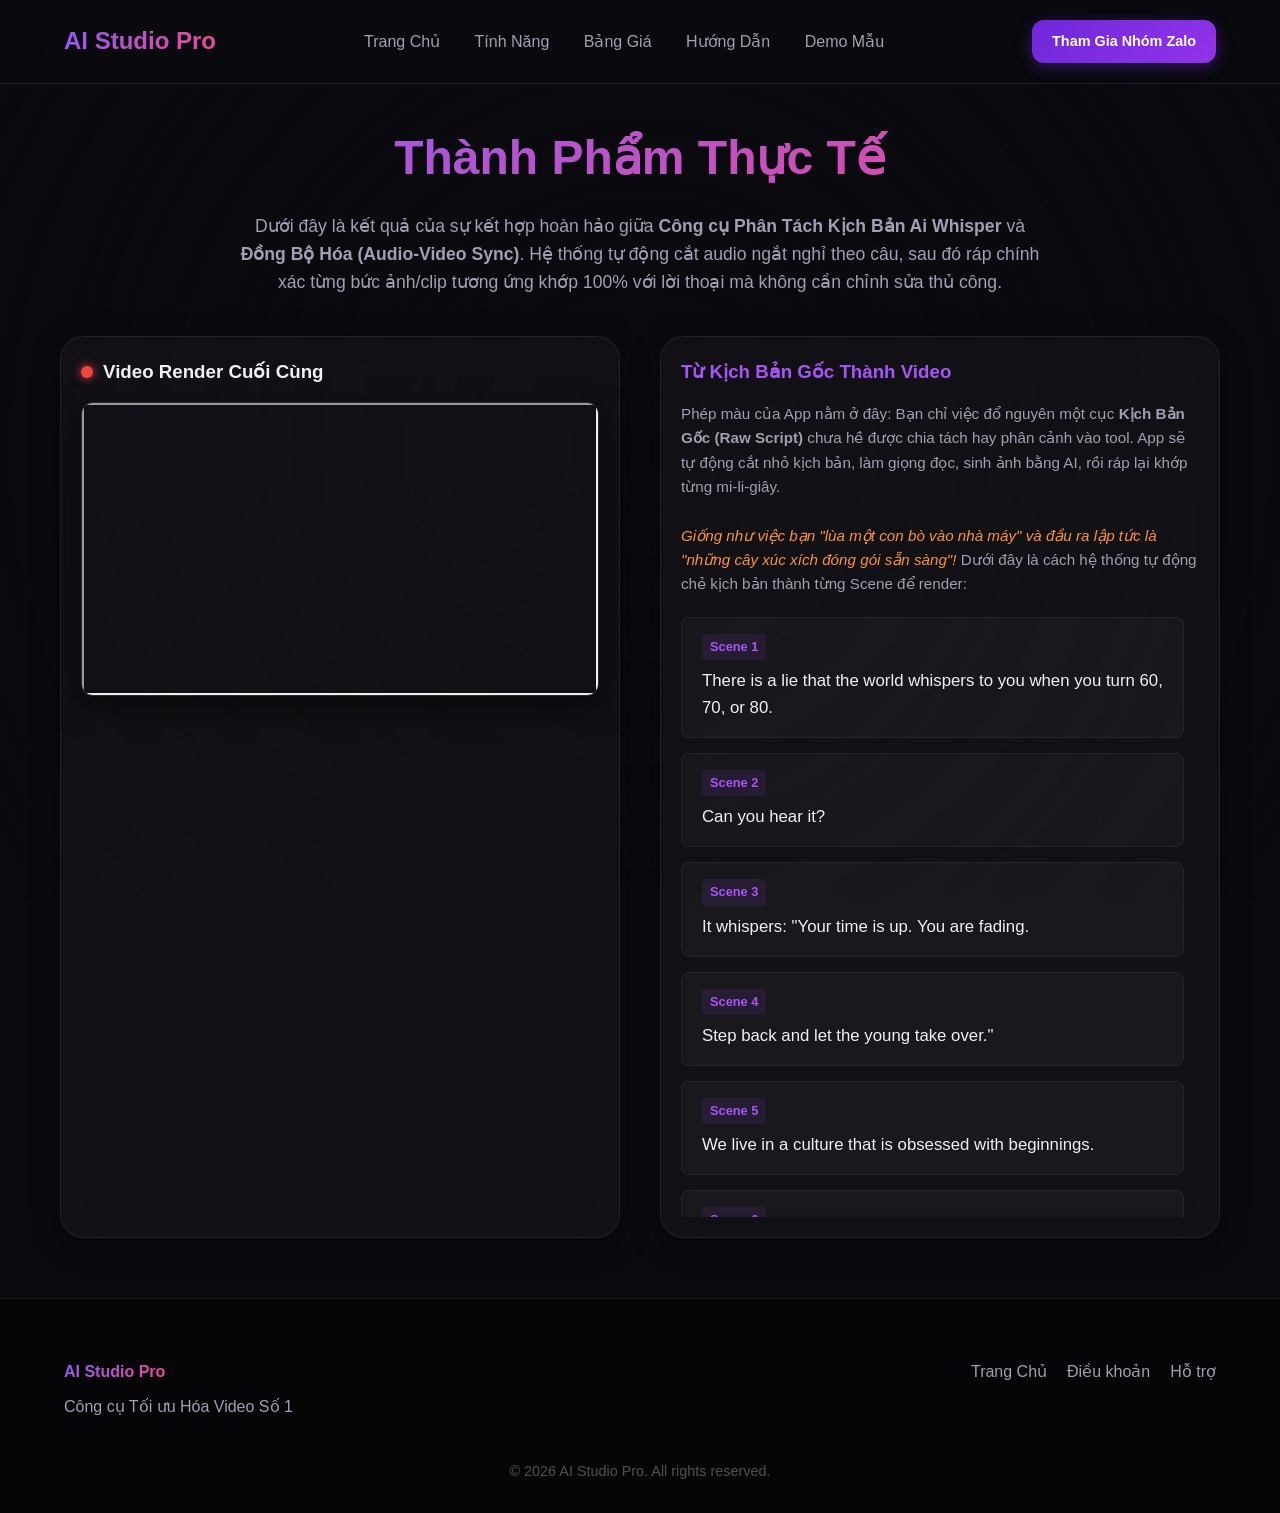
==== demo.html @ aa7ccf1c "Update Demo explanation with cow analogy" ====
<!DOCTYPE html>
<html lang="vi">

<head>
    <meta charset="UTF-8">
    <meta name="viewport" content="width=device-width, initial-scale=1.0">
    <title>AI Studio Pro - Demo Kết Quả</title>
    <link
        href="https://fonts.googleapis.com/css2?family=Space+Grotesk:wght@300;400;500;600;700&family=Outfit:wght@300;400;500;600;700;800&display=swap"
        rel="stylesheet">
    <link rel="stylesheet" href="styles.css">
    <style>
        .demo-container {
            max-width: 1200px;
            margin: 0 auto;
            padding: 120px 20px 60px;
        }

        .demo-layout {
            display: grid;
            grid-template-columns: 1fr 1fr;
            gap: 40px;
            margin-top: 40px;
        }

        @media (max-width: 992px) {
            .demo-layout {
                grid-template-columns: 1fr;
            }
        }

        .video-wrapper {
            position: relative;
            padding-bottom: 56.25%;
            /* 16:9 Aspect Ratio */
            height: 0;
            overflow: hidden;
            border-radius: 12px;
            box-shadow: 0 10px 30px rgba(0, 0, 0, 0.5);
            border: 1px solid rgba(255, 255, 255, 0.1);
        }

        .video-wrapper iframe {
            position: absolute;
            top: 0;
            left: 0;
            width: 100%;
            height: 100%;
        }

        .script-container {
            max-height: 600px;
            overflow-y: auto;
            padding-right: 15px;
        }

        /* Custom Scrollbar for Script Area */
        .script-container::-webkit-scrollbar {
            width: 8px;
        }

        .script-container::-webkit-scrollbar-track {
            background: rgba(255, 255, 255, 0.05);
            border-radius: 4px;
        }

        .script-container::-webkit-scrollbar-thumb {
            background: rgba(255, 255, 255, 0.2);
            border-radius: 4px;
        }

        .script-scene {
            background: rgba(255, 255, 255, 0.03);
            border: 1px solid rgba(255, 255, 255, 0.05);
            border-radius: 8px;
            padding: 15px 20px;
            margin-bottom: 15px;
            transition: all 0.3s ease;
        }

        .script-scene:hover {
            background: rgba(255, 255, 255, 0.08);
            border-color: rgba(168, 85, 247, 0.5);
            /* Purple accent on hover */
            transform: translateX(5px);
        }

        .scene-number {
            font-size: 0.8rem;
            color: #a855f7;
            /* Purple */
            font-weight: 600;
            margin-bottom: 8px;
            display: inline-block;
            background: rgba(168, 85, 247, 0.1);
            padding: 3px 8px;
            border-radius: 4px;
        }

        .scene-text {
            color: var(--text-light);
            font-size: 1.05rem;
            line-height: 1.6;
        }
    </style>
</head>

<body>
    <div class="glow-bg"></div>

    <header class="navbar">
        <div class="logo">
            <a href="index.html" style="text-decoration: none;">
                <span class="gradient-text font-heading">AI Studio Pro</span>
            </a>
        </div>
        <nav>
            <a href="index.html">Trang Chủ</a>
            <a href="index.html#features">Tính Năng</a>
            <a href="index.html#pricing">Bảng Giá</a>
            <a href="guide.html">Hướng Dẫn</a>
            <a href="demo.html" class="active">Demo Mẫu</a>
        </nav>
        <a href="https://zalo.me/g/mtjofo625" target="_blank" class="btn-primary small">Tham Gia Nhóm Zalo</a>
    </header>

    <main class="demo-container">
        <div class="text-center">
            <h1 class="font-heading gradient-text" style="font-size: 3rem; margin-bottom: 15px;">Thành Phẩm Thực Tế</h1>
            <p class="font-body" style="color: var(--text-muted); font-size: 1.1rem; max-width: 800px; margin: 0 auto;">
                Dưới đây là kết quả của sự kết hợp hoàn hảo giữa <strong>Công cụ Phân Tách Kịch Bản Ai Whisper</strong>
                và <strong>Đồng Bộ Hóa (Audio-Video Sync)</strong>.
                Hệ thống tự động cắt audio ngắt nghỉ theo câu, sau đó ráp chính xác từng bức ảnh/clip tương ứng khớp
                100% với lời thoại mà không cần chỉnh sửa thủ công.
            </p>
        </div>

        <div class="demo-layout">
            <!-- Left Column: Video -->
            <div class="glass-panel" style="padding: 20px;">
                <h3 class="font-heading" style="margin-bottom: 15px; display: flex; align-items: center; gap: 10px;">
                    <span
                        style="display:inline-block; width:12px; height:12px; background:#ef4444; border-radius:50%; box-shadow: 0 0 10px #ef4444;"></span>
                    Video Render Cuối Cùng
                </h3>
                <div class="video-wrapper">
                    <!-- Google Drive Embed -->
                    <iframe src="https://drive.google.com/file/d/1UN0mAZ0kb5kwERKR3p1hX_oi4XOiTCop/preview"
                        allow="autoplay" allowfullscreen></iframe>
                </div>
            </div>

            <!-- Right Column: Script -->
            <div class="glass-panel" style="padding: 20px;">
                <h3 class="font-heading" style="margin-bottom: 15px; color: #a855f7;">Từ Kịch Bản Gốc Thành Video</h3>
                <p style="color: var(--text-muted); font-size: 0.95rem; margin-bottom: 20px; line-height: 1.6;">
                    Phép màu của App nằm ở đây: Bạn chỉ việc đổ nguyên một cục <strong>Kịch Bản Gốc (Raw
                        Script)</strong> chưa hề được chia tách hay phân cảnh vào tool. App sẽ tự động cắt nhỏ kịch bản,
                    làm giọng đọc, sinh ảnh bằng AI, rồi ráp lại khớp từng mi-li-giây.
                    <br><br>
                    <i style="color: #fb923c;">Giống như việc bạn "lùa một con bò vào nhà máy" và đầu ra lập tức là
                        "những cây xúc xích đóng gói sẵn sàng"!</i> Dưới đây là cách hệ thống tự động chẻ kịch bản thành
                    từng Scene để render:
                </p>

                <div class="script-container">
                    <div class="script-scene">
                        <span class="scene-number">Scene 1</span>
                        <div class="scene-text">There is a lie that the world whispers to you when you turn 60, 70, or
                            80.</div>
                    </div>

                    <div class="script-scene">
                        <span class="scene-number">Scene 2</span>
                        <div class="scene-text">Can you hear it?</div>
                    </div>

                    <div class="script-scene">
                        <span class="scene-number">Scene 3</span>
                        <div class="scene-text">It whispers: "Your time is up. You are fading.</div>
                    </div>

                    <div class="script-scene">
                        <span class="scene-number">Scene 4</span>
                        <div class="scene-text">Step back and let the young take over."</div>
                    </div>

                    <div class="script-scene">
                        <span class="scene-number">Scene 5</span>
                        <div class="scene-text">We live in a culture that is obsessed with beginnings.</div>
                    </div>

                    <div class="script-scene">
                        <span class="scene-number">Scene 6</span>
                        <div class="scene-text">It worships the sunrise but fears the sunset. It worships speed, youth,
                            and productivity.</div>
                    </div>

                    <div class="script-scene">
                        <span class="scene-number">Scene 7</span>
                        <div class="scene-text">And because of this, the world tells you a cruel story:</div>
                    </div>

                    <div class="script-scene">
                        <span class="scene-number">Scene 8</span>
                        <div class="scene-text">It says that if you cannot run fast, you have no value. If you are not
                            producing, you are perishing.</div>
                    </div>

                    <div class="script-scene">
                        <span class="scene-number">Scene 9</span>
                        <div class="scene-text">But I want you to listen to me very carefully today, because I am going
                            to tell you the truth that society is too blind to see. God operates on a different clock.
                        </div>
                    </div>

                    <div class="script-scene">
                        <span class="scene-number">Scene 10</span>
                        <div class="scene-text">While the world looks at your aging body and sees decline, God looks at
                            your enduring spirit and sees a weapon being sharpened. You are not becoming weaker, my
                            friend; you are becoming concentrated.</div>
                    </div>
                </div>
            </div>
        </div>
    </main>

    <footer>
        <div class="footer-content">
            <div class="brand">
                <span class="gradient-text font-heading font-bold">AI Studio Pro</span>
                <p>Công cụ Tối ưu Hóa Video Số 1</p>
            </div>
            <div class="footer-links">
                <a href="index.html">Trang Chủ</a>
                <a href="#">Điều khoản</a>
                <a href="https://zalo.me/g/mtjofo625" target="_blank">Hỗ trợ</a>
            </div>
        </div>
        <div class="copyright text-center" style="margin-top: 20px;">
            <p>&copy; 2026 AI Studio Pro. All rights reserved.</p>
        </div>
    </footer>
</body>

</html>
---- styles.css ----
:root {
    --bg-dark: #0a0a0f;
    --bg-surface: rgba(20, 20, 30, 0.6);
    --bg-glass: rgba(255, 255, 255, 0.03);
    --border-glass: rgba(255, 255, 255, 0.08);
    --text-main: #f0f0f5;
    --text-muted: #a0a0b0;
    --primary: #6d28d9;
    --primary-light: #8b5cf6;
    --secondary: #ec4899;
    --accent: #06b6d4;
    --success: #10b981;
}

* {
    margin: 0;
    padding: 0;
    box-sizing: border-box;
}

body {
    background-color: var(--bg-dark);
    color: var(--text-main);
    font-family: 'Be Vietnam Pro', -apple-system, BlinkMacSystemFont, "Segoe UI", Roboto, Helvetica, Arial, sans-serif;
    overflow-x: hidden;
    line-height: 1.6;
}

.font-heading {
    font-family: 'Montserrat', sans-serif;
}

.font-body {
    font-family: 'Be Vietnam Pro', sans-serif;
}

.text-center {
    text-align: center;
}

.font-bold {
    font-weight: 700;
}

/* Dynamic Background */
.blob {
    position: absolute;
    filter: blur(80px);
    z-index: -1;
    opacity: 0.5;
    animation: float 10s infinite ease-in-out alternate;
}

.blob-1 {
    top: -10%;
    left: -10%;
    width: 50vw;
    height: 50vw;
    background: radial-gradient(circle, var(--primary) 0%, transparent 70%);
}

.blob-2 {
    bottom: -10%;
    right: -10%;
    width: 60vw;
    height: 60vw;
    background: radial-gradient(circle, var(--secondary) 0%, transparent 70%);
    animation-delay: -5s;
}

.glow-bg {
    position: fixed;
    top: 0;
    left: 0;
    right: 0;
    bottom: 0;
    background: radial-gradient(circle at 50% 50%, transparent 0%, var(--bg-dark) 100%);
    z-index: -1;
    pointer-events: none;
}

@keyframes float {
    0% {
        transform: translate(0, 0) scale(1);
    }

    100% {
        transform: translate(5%, 5%) scale(1.1);
    }
}

/* Glassmorphism Utilities */
.glass-panel {
    background: var(--bg-glass);
    backdrop-filter: blur(16px);
    -webkit-backdrop-filter: blur(16px);
    border: 1px solid var(--border-glass);
    border-radius: 24px;
    box-shadow: 0 8px 32px rgba(0, 0, 0, 0.3);
}

.gradient-text {
    background: linear-gradient(135deg, var(--primary-light), var(--secondary), var(--accent));
    -webkit-background-clip: text;
    background-clip: text;
    -webkit-text-fill-color: transparent;
    background-size: 200% auto;
    animation: gradientFlow 5s linear infinite;
}

@keyframes gradientFlow {
    0% {
        background-position: 0% center;
    }

    100% {
        background-position: 200% center;
    }
}

/* Buttons */
.btn-primary,
.btn-secondary {
    display: inline-flex;
    align-items: center;
    justify-content: center;
    padding: 14px 28px;
    border-radius: 12px;
    font-weight: 600;
    text-decoration: none;
    transition: all 0.3s cubic-bezier(0.25, 0.8, 0.25, 1);
    font-family: 'Montserrat', sans-serif;
    cursor: pointer;
    border: none;
}

.btn-primary {
    background: linear-gradient(135deg, var(--primary), #9333ea);
    color: white;
    box-shadow: 0 4px 15px rgba(109, 40, 217, 0.4);
}

.btn-primary:hover {
    transform: translateY(-2px);
    box-shadow: 0 8px 25px rgba(109, 40, 217, 0.6);
    background: linear-gradient(135deg, #7c3aed, var(--primary-light));
}

.btn-secondary {
    background: var(--bg-glass);
    color: var(--text-main);
    border: 1px solid var(--border-glass);
}

.btn-secondary:hover {
    background: rgba(255, 255, 255, 0.1);
    transform: translateY(-2px);
}

.small {
    padding: 10px 20px;
    font-size: 0.9rem;
}

.full-width {
    width: 100%;
}

/* Navbar */
.navbar {
    display: flex;
    justify-content: space-between;
    align-items: center;
    padding: 20px 5%;
    position: fixed;
    top: 0;
    left: 0;
    right: 0;
    z-index: 100;
    background: rgba(10, 10, 15, 0.7);
    backdrop-filter: blur(20px);
    border-bottom: 1px solid var(--border-glass);
}

.navbar .logo {
    font-size: 1.5rem;
    font-weight: 800;
}

.navbar nav a {
    color: var(--text-muted);
    text-decoration: none;
    margin: 0 15px;
    font-weight: 500;
    transition: color 0.3s;
}

.navbar nav a:hover {
    color: var(--text-main);
}

/* Hero Section */
.hero {
    min-height: 100vh;
    display: flex;
    align-items: center;
    justify-content: center;
    flex-wrap: wrap;
    padding: 120px 5% 60px;
    gap: 40px;
}

.hero-content {
    flex: 1 1 500px;
    max-width: 600px;
}

.badge {
    display: inline-block;
    padding: 6px 16px;
    background: rgba(16, 185, 129, 0.1);
    border: 1px solid rgba(16, 185, 129, 0.2);
    color: var(--success);
    border-radius: 20px;
    font-size: 0.9rem;
    font-weight: 600;
    margin-bottom: 20px;
}

.hero-title {
    font-size: 3.5rem;
    line-height: 1.1;
    margin-bottom: 20px;
    font-weight: 800;
}

.hero-subtitle {
    font-size: 1.1rem;
    color: var(--text-muted);
    margin-bottom: 30px;
}

.hero-actions {
    display: flex;
    gap: 15px;
}

.hero-visual {
    flex: 1 1 500px;
    display: flex;
    justify-content: center;
    perspective: 1000px;
}

/* Glass Mockup UI */
.glass-mockup {
    width: 100%;
    max-width: 550px;
    background: rgba(20, 20, 30, 0.7);
    border: 1px solid var(--border-glass);
    border-radius: 12px;
    overflow: hidden;
    box-shadow: 0 20px 50px rgba(0, 0, 0, 0.5), 0 0 0 1px rgba(255, 255, 255, 0.05) inset;
    transform: rotateY(-5deg) rotateX(5deg);
    transition: transform 0.5s ease;
}

.glass-mockup:hover {
    transform: rotateY(0) rotateX(0);
}

.mockup-header {
    background: rgba(0, 0, 0, 0.4);
    padding: 10px 15px;
    display: flex;
    align-items: center;
    border-bottom: 1px solid var(--border-glass);
}

.dot {
    width: 10px;
    height: 10px;
    border-radius: 50%;
    margin-right: 6px;
}

.dot.red {
    background: #ef4444;
}

.dot.yellow {
    background: #f59e0b;
}

.dot.green {
    background: #10b981;
}

.mockup-title {
    margin-left: 15px;
    font-size: 0.8rem;
    color: var(--text-muted);
}

.mockup-tabs {
    display: flex;
    background: rgba(255, 255, 255, 0.02);
    border-bottom: 1px solid var(--border-glass);
}

.mockup-tabs .tab {
    padding: 10px 15px;
    font-size: 0.8rem;
    color: var(--text-muted);
    border-right: 1px solid var(--border-glass);
    cursor: pointer;
}

.mockup-tabs .tab.active {
    background: rgba(255, 255, 255, 0.05);
    color: var(--text-main);
    border-bottom: 2px solid var(--primary);
}

.mockup-dashboard {
    display: flex;
    height: 300px;
}

.dashboard-panel {
    width: 200px;
    border-right: 1px solid var(--border-glass);
    padding: 20px;
    display: flex;
    flex-direction: column;
    gap: 15px;
}

.panel-line {
    height: 8px;
    border-radius: 4px;
    background: rgba(255, 255, 255, 0.05);
    width: 100%;
}

.panel-line.short {
    width: 60%;
}

.panel-button {
    margin-top: auto;
    background: #10b981;
    color: #fff;
    text-align: center;
    padding: 10px;
    border-radius: 6px;
    font-size: 0.8rem;
    font-weight: bold;
}

.dashboard-main {
    flex: 1;
    padding: 20px;
    position: relative;
    overflow: hidden;
}

.app-screenshot {
    width: 100%;
    height: 100%;
    object-fit: cover;
    border-radius: 6px;
    box-shadow: 0 4px 15px rgba(0, 0, 0, 0.4);
}

/* Features */
.features {
    padding: 100px 5%;
}

.section-title {
    font-size: 2.5rem;
    margin-bottom: 10px;
}

.section-subtitle {
    color: var(--text-muted);
    margin-bottom: 50px;
}

.bento-grid {
    display: grid;
    grid-template-columns: repeat(auto-fit, minmax(300px, 1fr));
    gap: 24px;
    max-width: 1200px;
    margin: 0 auto;
}

.bento-card {
    padding: 40px;
    transition: transform 0.3s, box-shadow 0.3s;
}

.bento-card:hover {
    transform: translateY(-5px);
    box-shadow: 0 15px 40px rgba(109, 40, 217, 0.15);
}

.bento-card.large {
    grid-column: 1 / -1;
}

.bento-card h3 {
    font-size: 1.5rem;
    margin: 20px 0 10px;
}

.bento-card p {
    color: var(--text-muted);
    margin-bottom: 20px;
}

.feature-list {
    list-style: none;
    color: var(--text-muted);
}

.feature-list li {
    margin-bottom: 15px;
    padding-left: 30px;
    position: relative;
}

.feature-list li::before {
    content: '✓';
    position: absolute;
    left: 0;
    top: 0;
    color: var(--primary-light);
    font-weight: bold;
}

.feature-list strong {
    color: var(--text-main);
}

.card-icon {
    width: 60px;
    height: 60px;
    border-radius: 16px;
    background: linear-gradient(135deg, rgba(109, 40, 217, 0.2), rgba(236, 72, 153, 0.2));
    display: flex;
    align-items: center;
    justify-content: center;
    border: 1px solid rgba(255, 255, 255, 0.1);
}

/* Showcase */
.showcase {
    padding: 100px 5%;
    background: rgba(0, 0, 0, 0.3);
}

.showcase-container {
    max-width: 1200px;
    margin: 0 auto;
    display: flex;
    align-items: center;
    gap: 60px;
    flex-wrap: wrap;
}

.showcase-content {
    flex: 1 1 400px;
}

.showcase-content h2 {
    font-size: 2.5rem;
    margin-bottom: 20px;
    line-height: 1.2;
}

.showcase-content p {
    color: var(--text-muted);
    font-size: 1.1rem;
    margin-bottom: 40px;
}

.stats {
    display: flex;
    gap: 40px;
}

.stat-item h4 {
    font-size: 2.5rem;
    background: linear-gradient(135deg, #fff, var(--text-muted));
    -webkit-background-clip: text;
    background-clip: text;
    -webkit-text-fill-color: transparent;
}

.stat-item p {
    color: var(--text-muted);
    font-size: 0.9rem;
    margin-top: 5px;
}

.showcase-image {
    flex: 1 1 500px;
    height: 400px;
    padding: 20px;
    display: flex;
    align-items: center;
    justify-content: center;
}

.hologram-visual {
    width: 100%;
    height: 100%;
    border-radius: 12px;
    background: rgba(10, 10, 15, 0.8);
    border: 1px solid rgba(255, 255, 255, 0.05);
    padding: 30px;
    display: flex;
    flex-direction: column;
    gap: 20px;
    justify-content: center;
}

.fake-ui-row {
    display: flex;
    align-items: center;
    background: rgba(255, 255, 255, 0.03);
    padding: 15px;
    border-radius: 8px;
    border: 1px solid rgba(255, 255, 255, 0.02);
}

.fake-toggle {
    width: 40px;
    height: 22px;
    background: var(--primary);
    border-radius: 11px;
    margin-right: 15px;
    position: relative;
}

.fake-toggle::after {
    content: '';
    position: absolute;
    width: 18px;
    height: 18px;
    background: #fff;
    border-radius: 50%;
    top: 2px;
    right: 2px;
}

.fake-ui-row span {
    color: var(--text-main);
    font-family: 'Be Vietnam Pro', sans-serif;
    font-size: 0.95rem;
    font-weight: 500;
}

/* Pricing */
.pricing {
    padding: 100px 5%;
    max-width: 1200px;
    margin: 0 auto;
}

/* Countdown Timer */
.countdown-container {
    max-width: 500px;
    margin: 0 auto 50px;
    background: rgba(239, 68, 68, 0.1);
    border: 1px solid rgba(239, 68, 68, 0.3);
    border-radius: 16px;
    padding: 25px;
    text-align: center;
}

.countdown-container p.font-heading {
    color: #ef4444;
    font-size: 1.1rem;
    font-weight: 700;
    margin-bottom: 20px;
    letter-spacing: 1px;
}

.countdown {
    display: flex;
    justify-content: center;
    gap: 15px;
}

.time-box {
    background: var(--bg-dark);
    border: 1px solid var(--border-glass);
    border-radius: 12px;
    width: 75px;
    height: 75px;
    display: flex;
    flex-direction: column;
    align-items: center;
    justify-content: center;
    box-shadow: 0 4px 15px rgba(0, 0, 0, 0.2);
}

.time-box span {
    font-size: 1.8rem;
    font-weight: 800;
    font-family: 'Montserrat', sans-serif;
    color: white;
    line-height: 1.1;
}

.time-box small {
    font-size: 0.75rem;
    color: var(--text-muted);
    text-transform: uppercase;
    margin-top: 3px;
    font-weight: 600;
}

.pricing-grid {
    display: grid;
    grid-template-columns: repeat(auto-fit, minmax(300px, 1fr));
    gap: 30px;
    margin-top: 40px;
}

.pricing-card {
    padding: 40px;
    position: relative;
    overflow: hidden;
    display: flex;
    flex-direction: column;
    height: 100%;
    transition: transform 0.3s, box-shadow 0.3s;
}

.pricing-card:hover {
    transform: translateY(-5px);
}

.pricing-card::before {
    content: '';
    position: absolute;
    top: 0;
    left: 0;
    width: 100%;
    height: 4px;
    background: linear-gradient(90deg, rgba(255, 255, 255, 0.1), rgba(255, 255, 255, 0.2));
}

.pricing-card.featured {
    border: 1px solid var(--primary);
    box-shadow: 0 10px 40px rgba(109, 40, 217, 0.2);
    transform: scale(1.03);
    z-index: 10;
}

.pricing-card.featured:hover {
    transform: scale(1.03) translateY(-5px);
}

.pricing-card.featured::before {
    background: linear-gradient(90deg, var(--primary), var(--accent));
}

.badge-popular {
    position: absolute;
    top: 15px;
    right: -30px;
    background: linear-gradient(135deg, var(--primary), var(--accent));
    color: white;
    padding: 5px 30px;
    font-size: 0.75rem;
    font-weight: 700;
    transform: rotate(45deg);
    text-transform: uppercase;
    letter-spacing: 1px;
    box-shadow: 0 4px 10px rgba(0, 0, 0, 0.3);
}

.badge-discount {
    position: absolute;
    top: 15px;
    left: -35px;
    background: #ef4444;
    /* Red color for sale */
    color: white;
    padding: 5px 40px;
    font-size: 0.8rem;
    font-weight: 800;
    transform: rotate(-45deg);
    text-transform: uppercase;
    letter-spacing: 1px;
    box-shadow: 0 4px 10px rgba(239, 68, 68, 0.4);
    z-index: 5;
}

.pricing-header {
    text-align: center;
    margin-bottom: 25px;
}

.pricing-header h3 {
    font-size: 1.3rem;
    color: var(--text-muted);
    margin-bottom: 5px;
    text-transform: uppercase;
    letter-spacing: 1px;
}

.price-old {
    text-decoration: line-through;
    color: var(--text-muted);
    font-size: 1.3rem;
    opacity: 0.7;
    margin-bottom: -5px;
    /* Pull price up closer */
}

.price {
    font-size: 2.8rem;
    font-weight: 800;
    color: white;
    display: flex;
    align-items: center;
    justify-content: center;
}

.price .period {
    font-size: 1rem;
    color: var(--text-muted);
    font-weight: 500;
    margin-left: 5px;
}

.pricing-body {
    flex-grow: 1;
    display: flex;
    flex-direction: column;
}

.pricing-body ul {
    list-style: none;
    margin-bottom: 30px;
    flex-grow: 1;
}

.pricing-body li {
    margin-bottom: 15px;
    display: block;
    position: relative;
    padding-left: 24px;
    line-height: 1.4;
}

.icon-check {
    color: var(--success);
    font-weight: bold;
    position: absolute;
    left: 0;
    top: 2px;
}

.contact-subtext {
    text-align: center;
    color: var(--text-main);
    opacity: 0.6;
    font-size: 0.85rem;
    margin-top: 15px;
}

/* Footer */
footer {
    border-top: 1px solid var(--border-glass);
    padding: 60px 5% 30px;
    background: rgba(0, 0, 0, 0.5);
}

.footer-content {
    max-width: 1200px;
    margin: 0 auto;
    display: flex;
    justify-content: space-between;
    flex-wrap: wrap;
    gap: 40px;
    margin-bottom: 40px;
}

.brand p {
    color: var(--text-muted);
    margin-top: 10px;
}

.footer-links {
    display: flex;
    gap: 20px;
}

.footer-links a {
    color: var(--text-muted);
    text-decoration: none;
    transition: color 0.3s;
}

.footer-links a:hover {
    color: var(--primary-light);
}

.copyright {
    color: rgba(255, 255, 255, 0.3);
    font-size: 0.9rem;
}

/* Animations */
.fade-up {
    opacity: 0;
    transform: translateY(30px);
    animation: fadeUp 0.8s forwards;
}

.delay-1 {
    animation-delay: 0.2s;
}

.delay-2 {
    animation-delay: 0.4s;
}

.delay-3 {
    animation-delay: 0.6s;
}

.delay-4 {
    animation-delay: 0.8s;
}

@keyframes fadeUp {
    to {
        opacity: 1;
        transform: translateY(0);
    }
}

.reveal {
    opacity: 0;
    transform: translateY(40px);
    transition: all 0.8s cubic-bezier(0.25, 0.8, 0.25, 1);
}

.reveal.active {
    opacity: 1;
    transform: translateY(0);
}

/* Responsive */
@media (max-width: 768px) {
    .hero-title {
        font-size: 2.2rem;
    }

    .hero {
        padding-top: 100px;
    }

    .navbar {
        padding: 15px;
    }

    .navbar nav {
        display: none;
    }
}
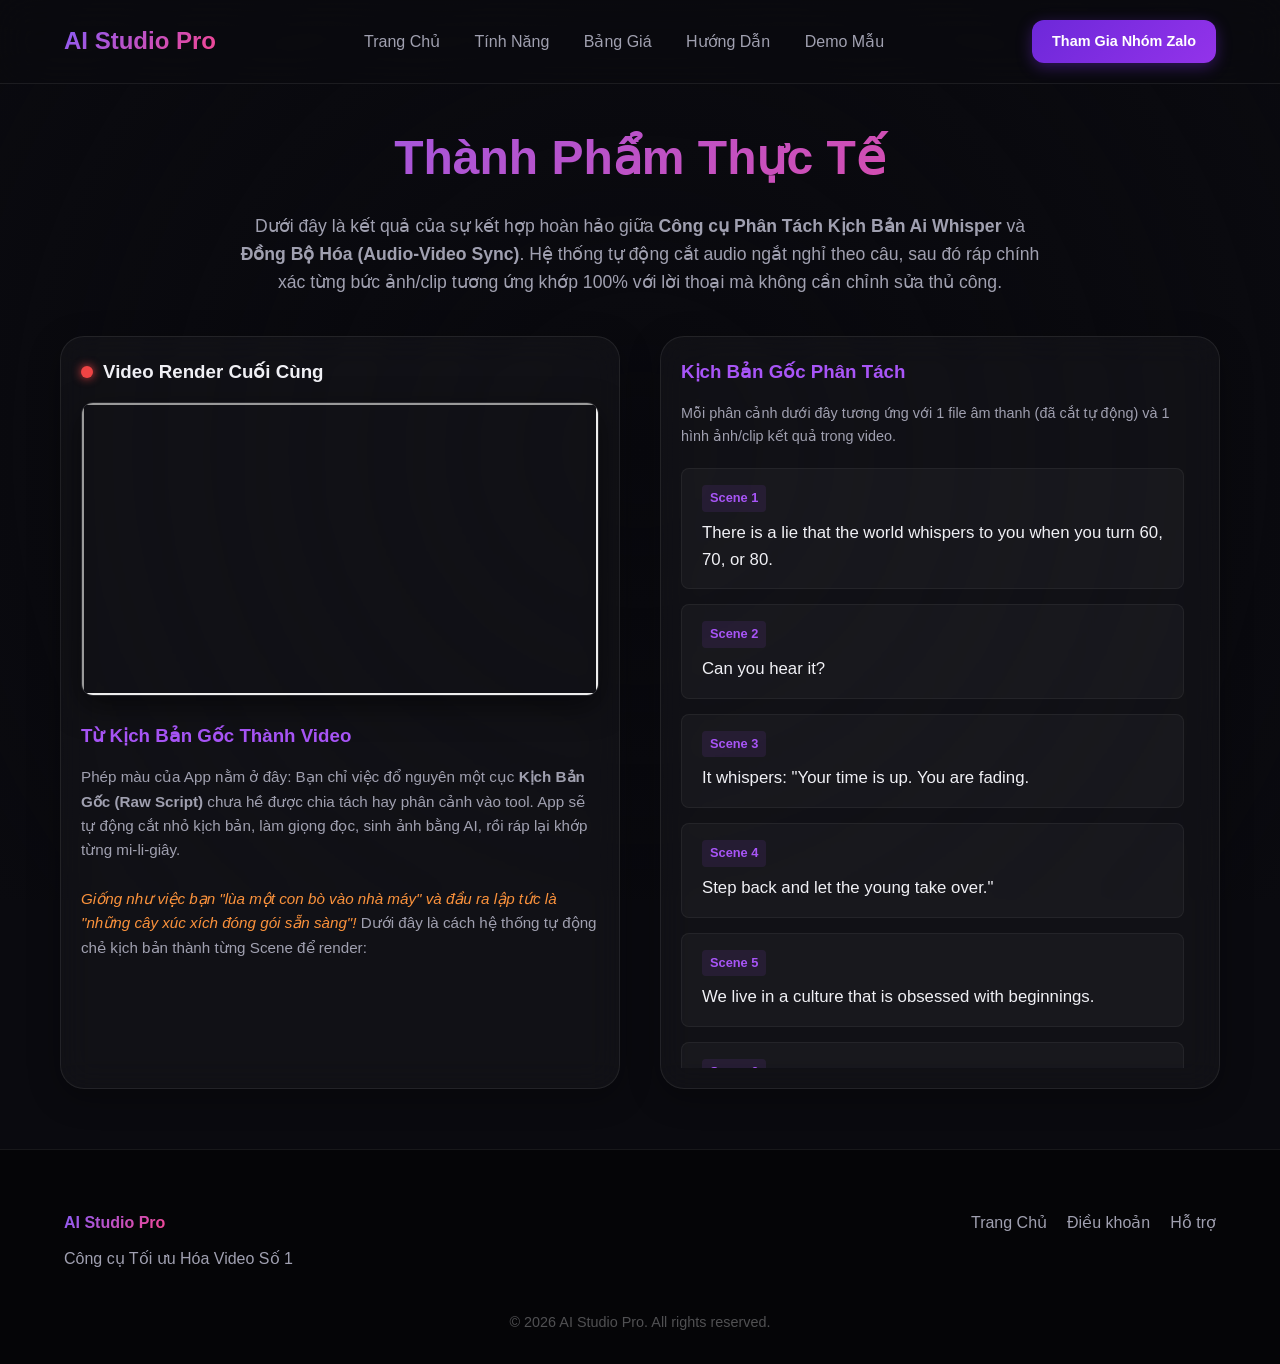
==== commit 9db3c4f2: "style: move demo explanation to video column" ====
--- a/demo.html
+++ b/demo.html
@@ -148,12 +148,10 @@
                     <iframe src="https://drive.google.com/file/d/1UN0mAZ0kb5kwERKR3p1hX_oi4XOiTCop/preview"
                         allow="autoplay" allowfullscreen></iframe>
                 </div>
-            </div>
-
-            <!-- Right Column: Script -->
-            <div class="glass-panel" style="padding: 20px;">
-                <h3 class="font-heading" style="margin-bottom: 15px; color: #a855f7;">Từ Kịch Bản Gốc Thành Video</h3>
-                <p style="color: var(--text-muted); font-size: 0.95rem; margin-bottom: 20px; line-height: 1.6;">
+
+                <h3 class="font-heading" style="margin-top: 25px; margin-bottom: 15px; color: #a855f7;">Từ Kịch Bản Gốc
+                    Thành Video</h3>
+                <p style="color: var(--text-muted); font-size: 0.95rem; margin-bottom: 10px; line-height: 1.6;">
                     Phép màu của App nằm ở đây: Bạn chỉ việc đổ nguyên một cục <strong>Kịch Bản Gốc (Raw
                         Script)</strong> chưa hề được chia tách hay phân cảnh vào tool. App sẽ tự động cắt nhỏ kịch bản,
                     làm giọng đọc, sinh ảnh bằng AI, rồi ráp lại khớp từng mi-li-giây.
@@ -162,6 +160,15 @@
                         "những cây xúc xích đóng gói sẵn sàng"!</i> Dưới đây là cách hệ thống tự động chẻ kịch bản thành
                     từng Scene để render:
                 </p>
+            </div>
+
+            <!-- Right Column: Script -->
+            <div class="glass-panel" style="padding: 20px;">
+                <h3 class="font-heading" style="margin-bottom: 15px; color: #a855f7;">Kịch Bản Gốc Phân Tách</h3>
+                <p style="color: var(--text-muted); font-size: 0.9rem; margin-bottom: 20px;">
+                    Mỗi phân cảnh dưới đây tương ứng với 1 file âm thanh (đã cắt tự động) và 1 hình ảnh/clip kết quả
+                    trong video.
+                </p>
 
                 <div class="script-container">
                     <div class="script-scene">
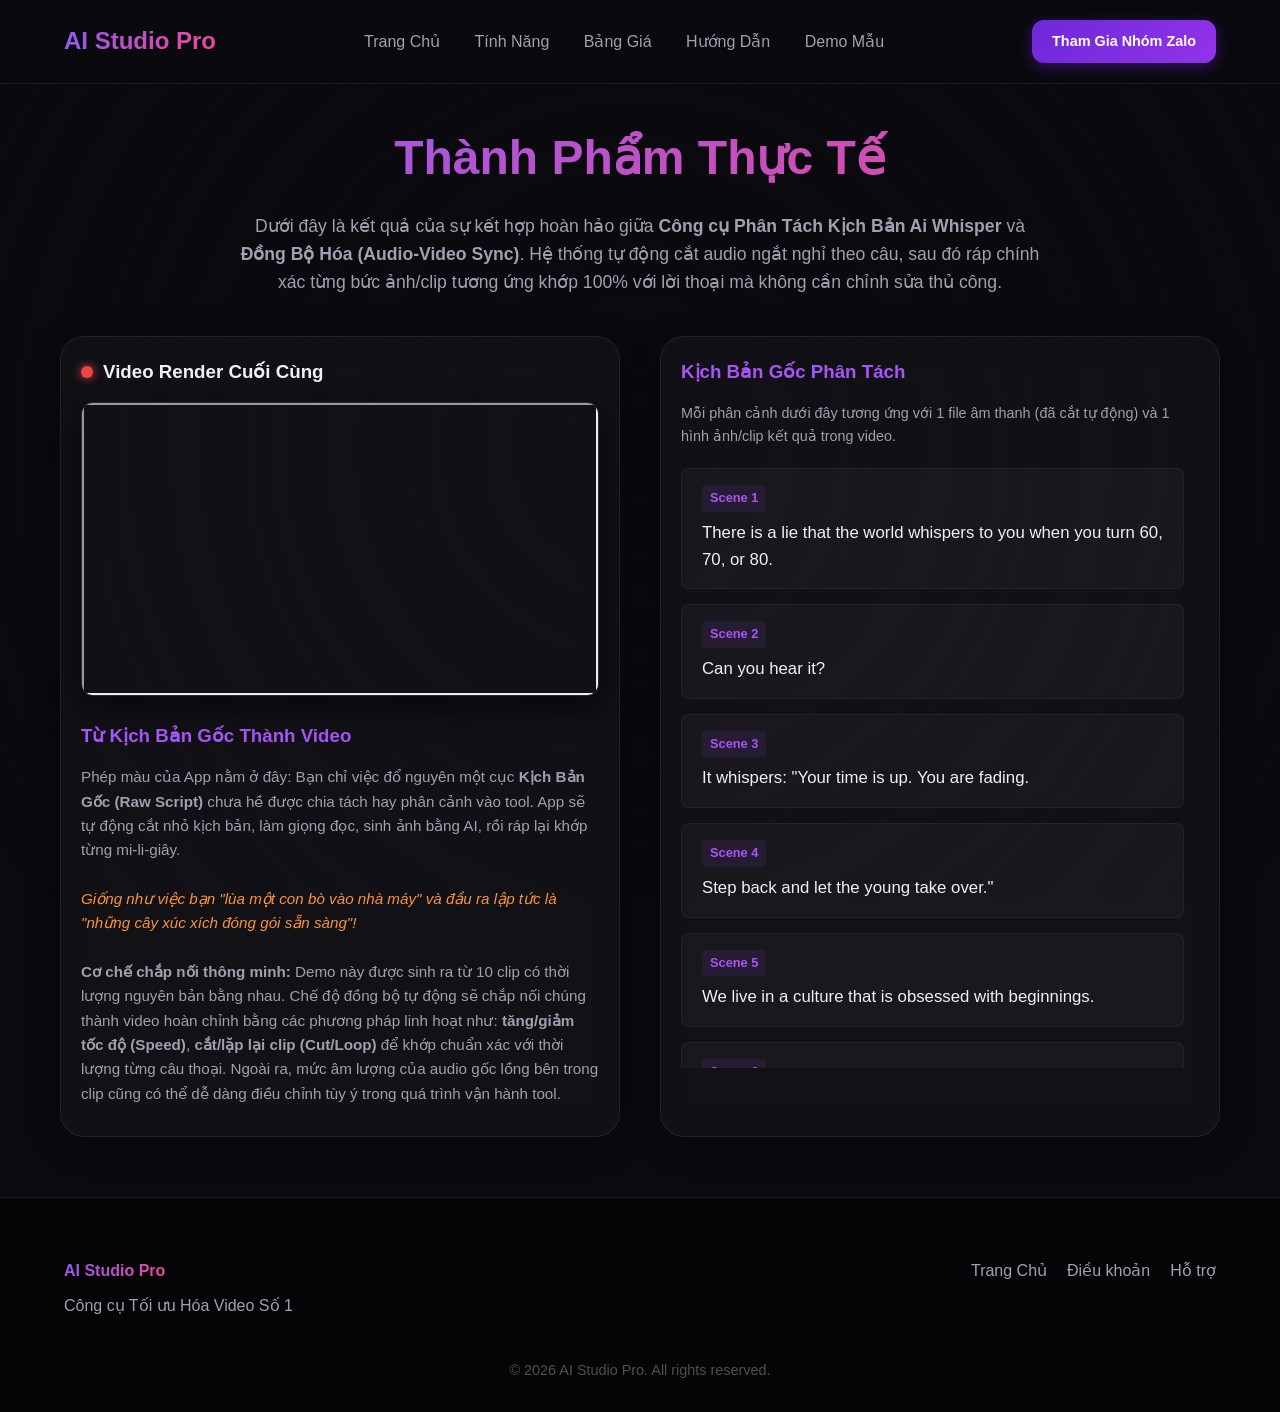
==== commit 0e45b808: "Update demo explanation with technical sync details" ====
--- a/demo.html
+++ b/demo.html
@@ -157,8 +157,13 @@
                     làm giọng đọc, sinh ảnh bằng AI, rồi ráp lại khớp từng mi-li-giây.
                     <br><br>
                     <i style="color: #fb923c;">Giống như việc bạn "lùa một con bò vào nhà máy" và đầu ra lập tức là
-                        "những cây xúc xích đóng gói sẵn sàng"!</i> Dưới đây là cách hệ thống tự động chẻ kịch bản thành
-                    từng Scene để render:
+                        "những cây xúc xích đóng gói sẵn sàng"!</i>
+                    <br><br>
+                    <strong>Cơ chế chắp nối thông minh:</strong> Demo này được sinh ra từ 10 clip có thời lượng nguyên
+                    bản bằng nhau. Chế độ đồng bộ tự động sẽ chắp nối chúng thành video hoàn chỉnh bằng các phương pháp
+                    linh hoạt như: <strong>tăng/giảm tốc độ (Speed)</strong>, <strong>cắt/lặp lại clip
+                        (Cut/Loop)</strong> để khớp chuẩn xác với thời lượng từng câu thoại. Ngoài ra, mức âm lượng của
+                    audio gốc lồng bên trong clip cũng có thể dễ dàng điều chỉnh tùy ý trong quá trình vận hành tool.
                 </p>
             </div>
 
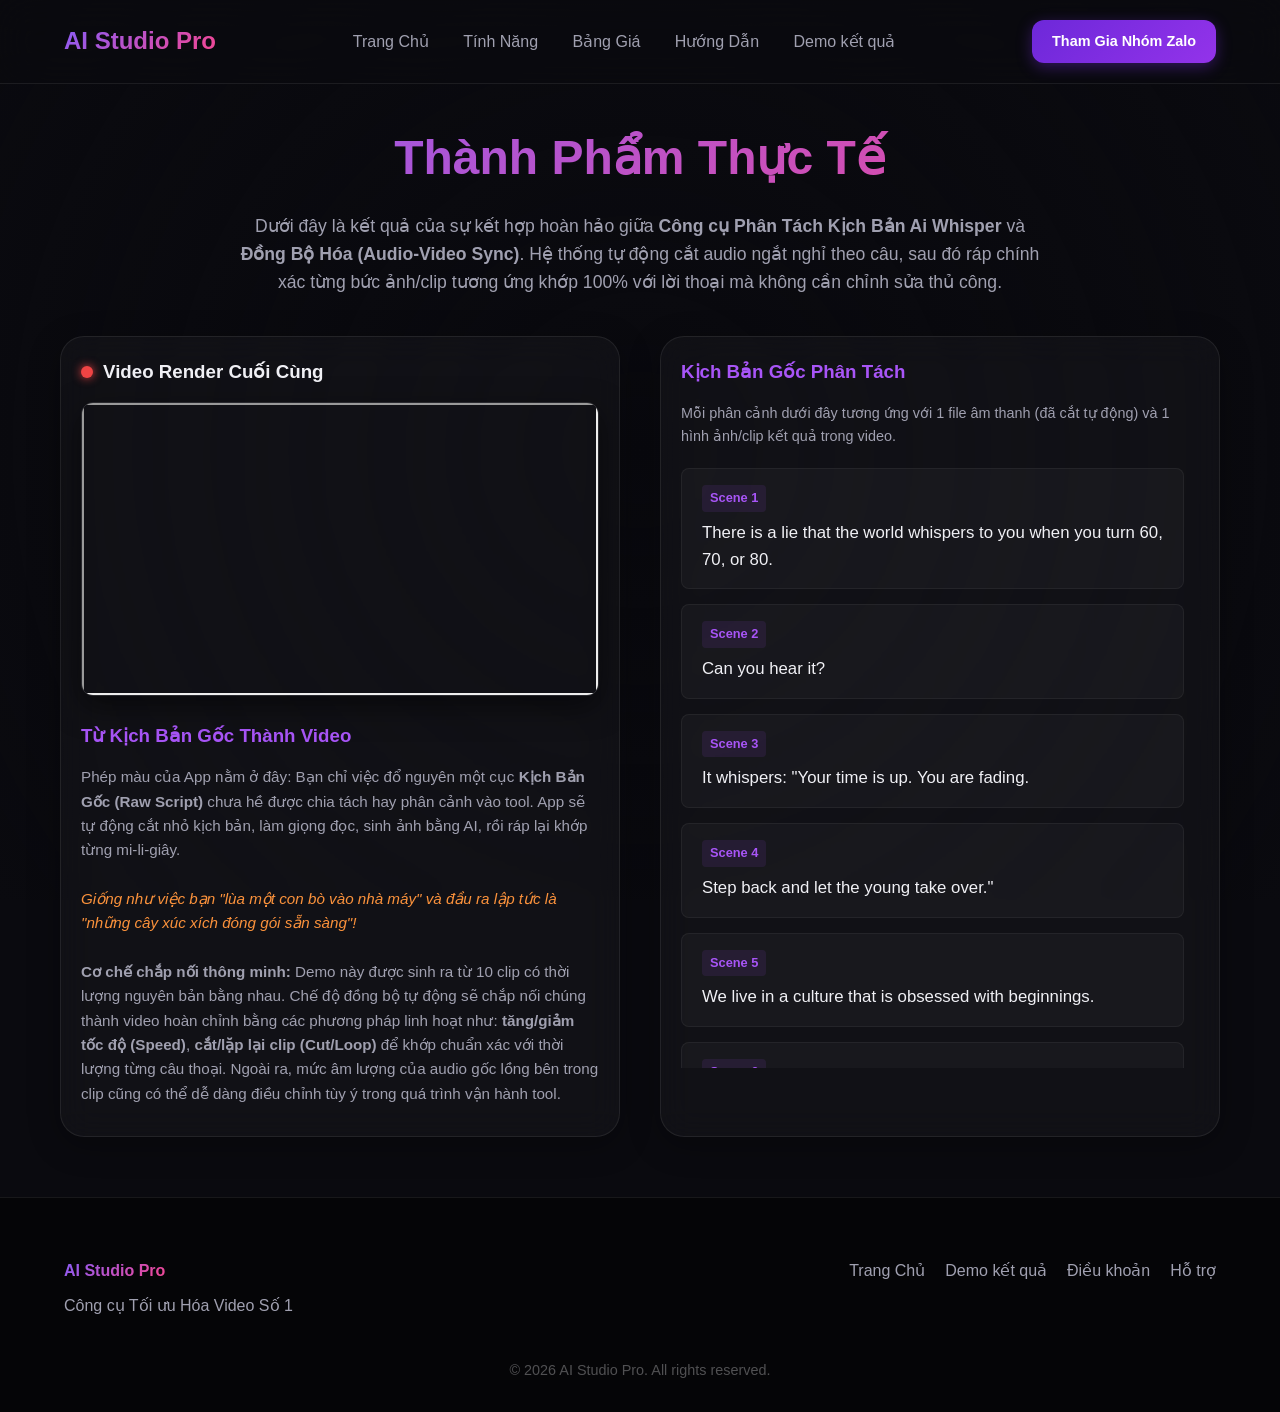
==== commit b69c70fe: "style: rename navigation link to Demo ket qua" ====
--- a/demo.html
+++ b/demo.html
@@ -119,7 +119,7 @@
             <a href="index.html#features">Tính Năng</a>
             <a href="index.html#pricing">Bảng Giá</a>
             <a href="guide.html">Hướng Dẫn</a>
-            <a href="demo.html" class="active">Demo Mẫu</a>
+            <a href="demo.html" class="active">Demo kết quả</a>
         </nav>
         <a href="https://zalo.me/g/mtjofo625" target="_blank" class="btn-primary small">Tham Gia Nhóm Zalo</a>
     </header>
@@ -245,6 +245,7 @@
             </div>
             <div class="footer-links">
                 <a href="index.html">Trang Chủ</a>
+                <a href="demo.html">Demo kết quả</a>
                 <a href="#">Điều khoản</a>
                 <a href="https://zalo.me/g/mtjofo625" target="_blank">Hỗ trợ</a>
             </div>
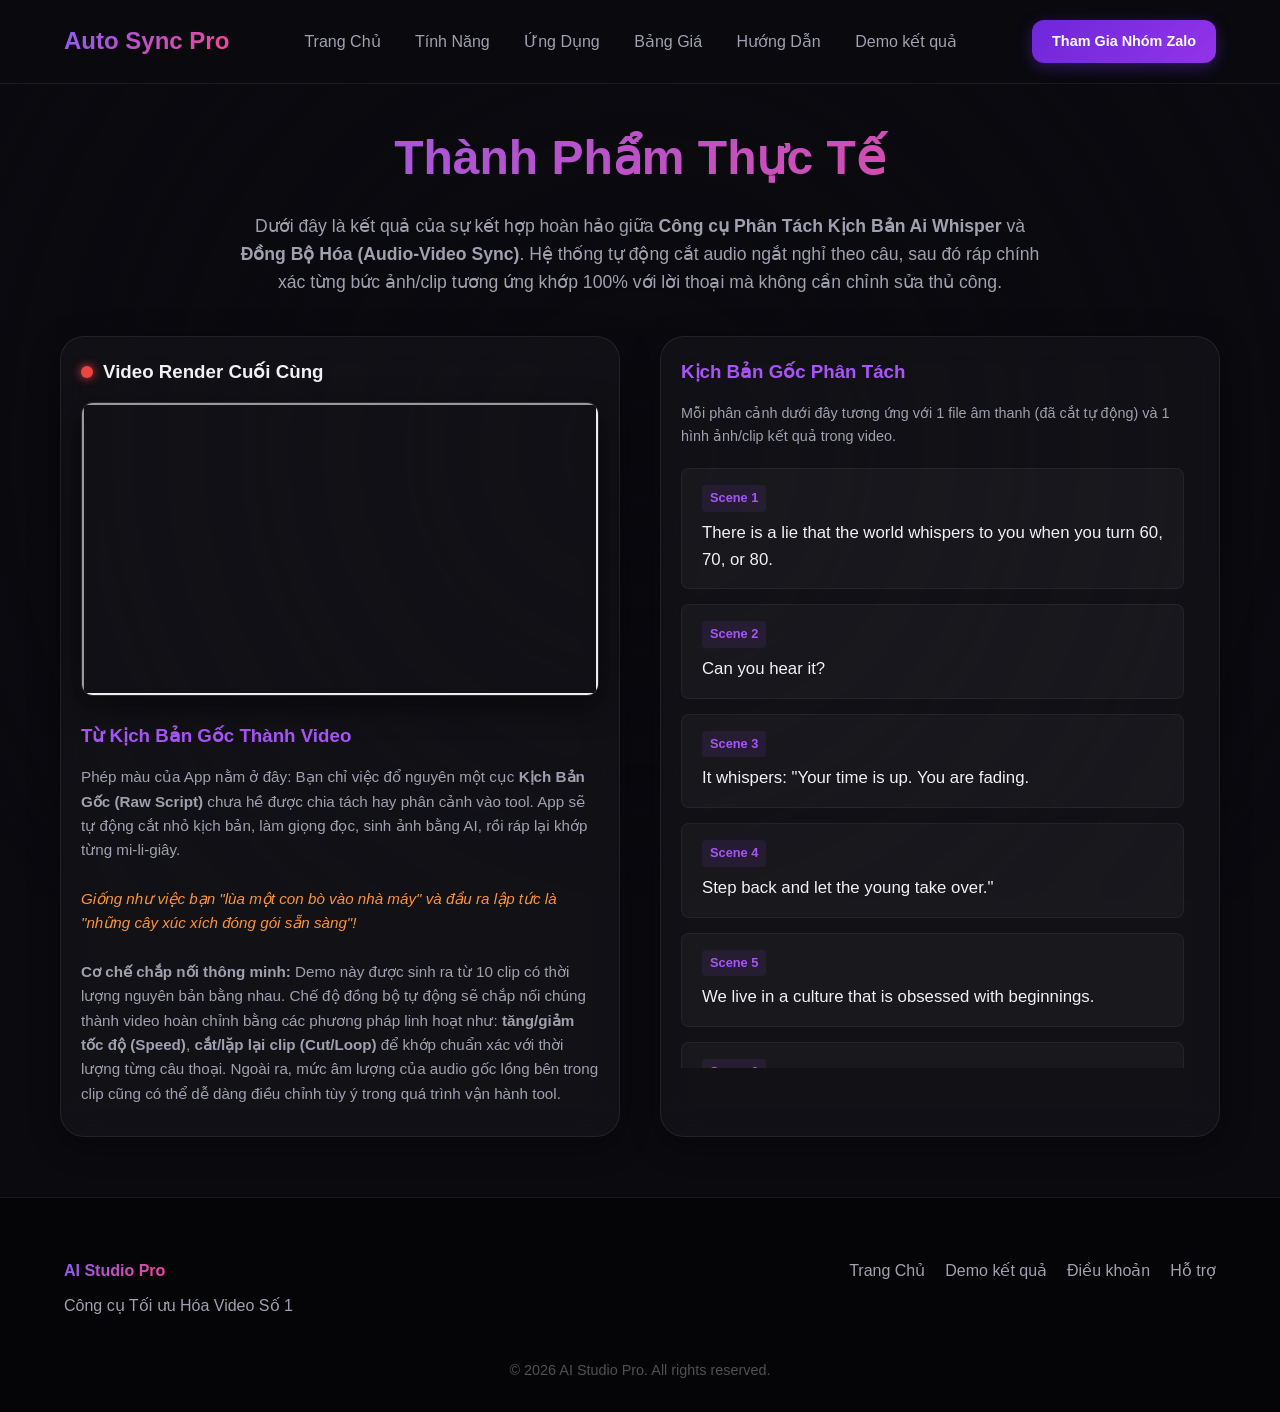
==== commit 174b5f34: "Sync navbar across all pages + fix guide section order + add prep to VSPro section" ====
--- a/demo.html
+++ b/demo.html
@@ -111,12 +111,13 @@
     <header class="navbar">
         <div class="logo">
             <a href="index.html" style="text-decoration: none;">
-                <span class="gradient-text font-heading">AI Studio Pro</span>
+                <span class="gradient-text font-heading">Auto Sync Pro</span>
             </a>
         </div>
         <nav>
             <a href="index.html">Trang Chủ</a>
             <a href="index.html#features">Tính Năng</a>
+            <a href="index.html#showcase">Ứng Dụng</a>
             <a href="index.html#pricing">Bảng Giá</a>
             <a href="guide.html">Hướng Dẫn</a>
             <a href="demo.html" class="active">Demo kết quả</a>
@@ -145,7 +146,7 @@
                 </h3>
                 <div class="video-wrapper">
                     <!-- Google Drive Embed -->
-                    <iframe src="https://drive.google.com/file/d/1UN0mAZ0kb5kwERKR3p1hX_oi4XOiTCop/preview"
+                    <iframe src="https://drive.google.com/file/d/10sxJ1zvIlB1UVOWsF93Uog9c_qMez-BC/preview"
                         allow="autoplay" allowfullscreen></iframe>
                 </div>
 
--- a/styles.css
+++ b/styles.css
@@ -146,6 +146,51 @@
     background: linear-gradient(135deg, #7c3aed, var(--primary-light));
 }
 
+.btn-highlight {
+    background: linear-gradient(135deg, #ff007a, #7928ca, #ff007a);
+    background-size: 200% auto;
+    color: white;
+    font-weight: 700;
+    border: none;
+    animation: neonPulse 2s infinite, gradientFlow 3s linear infinite;
+    box-shadow: 0 0 15px rgba(255, 0, 122, 0.6), 0 0 30px rgba(121, 40, 202, 0.4);
+}
+
+.btn-highlight:hover {
+    background: linear-gradient(135deg, #ff0f84, #8b31e5, #ff0f84);
+}
+
+.btn-highlight-static {
+    background: linear-gradient(135deg, #ff007a, #7928ca, #ff007a);
+    background-size: 200% auto;
+    color: white;
+    font-weight: 700;
+    border: none;
+    animation: gradientFlow 3s linear infinite;
+    box-shadow: 0 0 15px rgba(255, 0, 122, 0.6), 0 0 30px rgba(121, 40, 202, 0.4);
+}
+
+.btn-highlight-static:hover {
+    background: linear-gradient(135deg, #ff0f84, #8b31e5, #ff0f84);
+}
+
+@keyframes neonPulse {
+    0% {
+        transform: scale(1);
+        box-shadow: 0 0 15px rgba(255, 0, 122, 0.6);
+    }
+
+    50% {
+        transform: scale(1.05);
+        box-shadow: 0 0 25px rgba(255, 0, 122, 0.8), 0 0 40px rgba(121, 40, 202, 0.6);
+    }
+
+    100% {
+        transform: scale(1);
+        box-shadow: 0 0 15px rgba(255, 0, 122, 0.6);
+    }
+}
+
 .btn-secondary {
     background: var(--bg-glass);
     color: var(--text-main);
@@ -199,6 +244,37 @@
     color: var(--text-main);
 }
 
+.navbar nav a.nav-highlight {
+    background: linear-gradient(135deg, #ff007a, #7928ca);
+    color: white;
+    padding: 6px 14px;
+    border-radius: 20px;
+    font-weight: 700;
+    box-shadow: 0 4px 15px rgba(255, 0, 122, 0.4);
+    animation: neonPulseSmall 2s infinite;
+}
+
+.navbar nav a.nav-highlight:hover {
+    color: white;
+}
+
+@keyframes neonPulseSmall {
+    0% {
+        transform: scale(1);
+        box-shadow: 0 0 10px rgba(255, 0, 122, 0.4);
+    }
+
+    50% {
+        transform: scale(1.05);
+        box-shadow: 0 0 20px rgba(121, 40, 202, 0.6);
+    }
+
+    100% {
+        transform: scale(1);
+        box-shadow: 0 0 10px rgba(255, 0, 122, 0.4);
+    }
+}
+
 /* Hero Section */
 .hero {
     min-height: 100vh;
@@ -672,11 +748,11 @@
 
 .badge-popular {
     position: absolute;
-    top: 15px;
-    right: -30px;
+    top: 25px;
+    right: -40px;
     background: linear-gradient(135deg, var(--primary), var(--accent));
     color: white;
-    padding: 5px 30px;
+    padding: 5px 45px;
     font-size: 0.75rem;
     font-weight: 700;
     transform: rotate(45deg);
@@ -702,6 +778,34 @@
     z-index: 5;
 }
 
+.badge-free-ultra {
+    position: absolute;
+    top: -12px;
+    right: 20px;
+    background: linear-gradient(135deg, #fbbf24, #f59e0b);
+    color: #000;
+    padding: 6px 12px;
+    font-size: 0.8rem;
+    font-weight: 800;
+    border-radius: 8px;
+    text-transform: uppercase;
+    letter-spacing: 0.5px;
+    box-shadow: 0 4px 15px rgba(245, 158, 11, 0.5);
+    z-index: 6;
+    border: 2px solid #fff;
+}
+
+.blink {
+    animation: blinker 1.5s linear infinite;
+}
+
+@keyframes blinker {
+    50% {
+        opacity: 0.8;
+        transform: scale(0.95);
+    }
+}
+
 .pricing-header {
     text-align: center;
     margin-bottom: 25px;
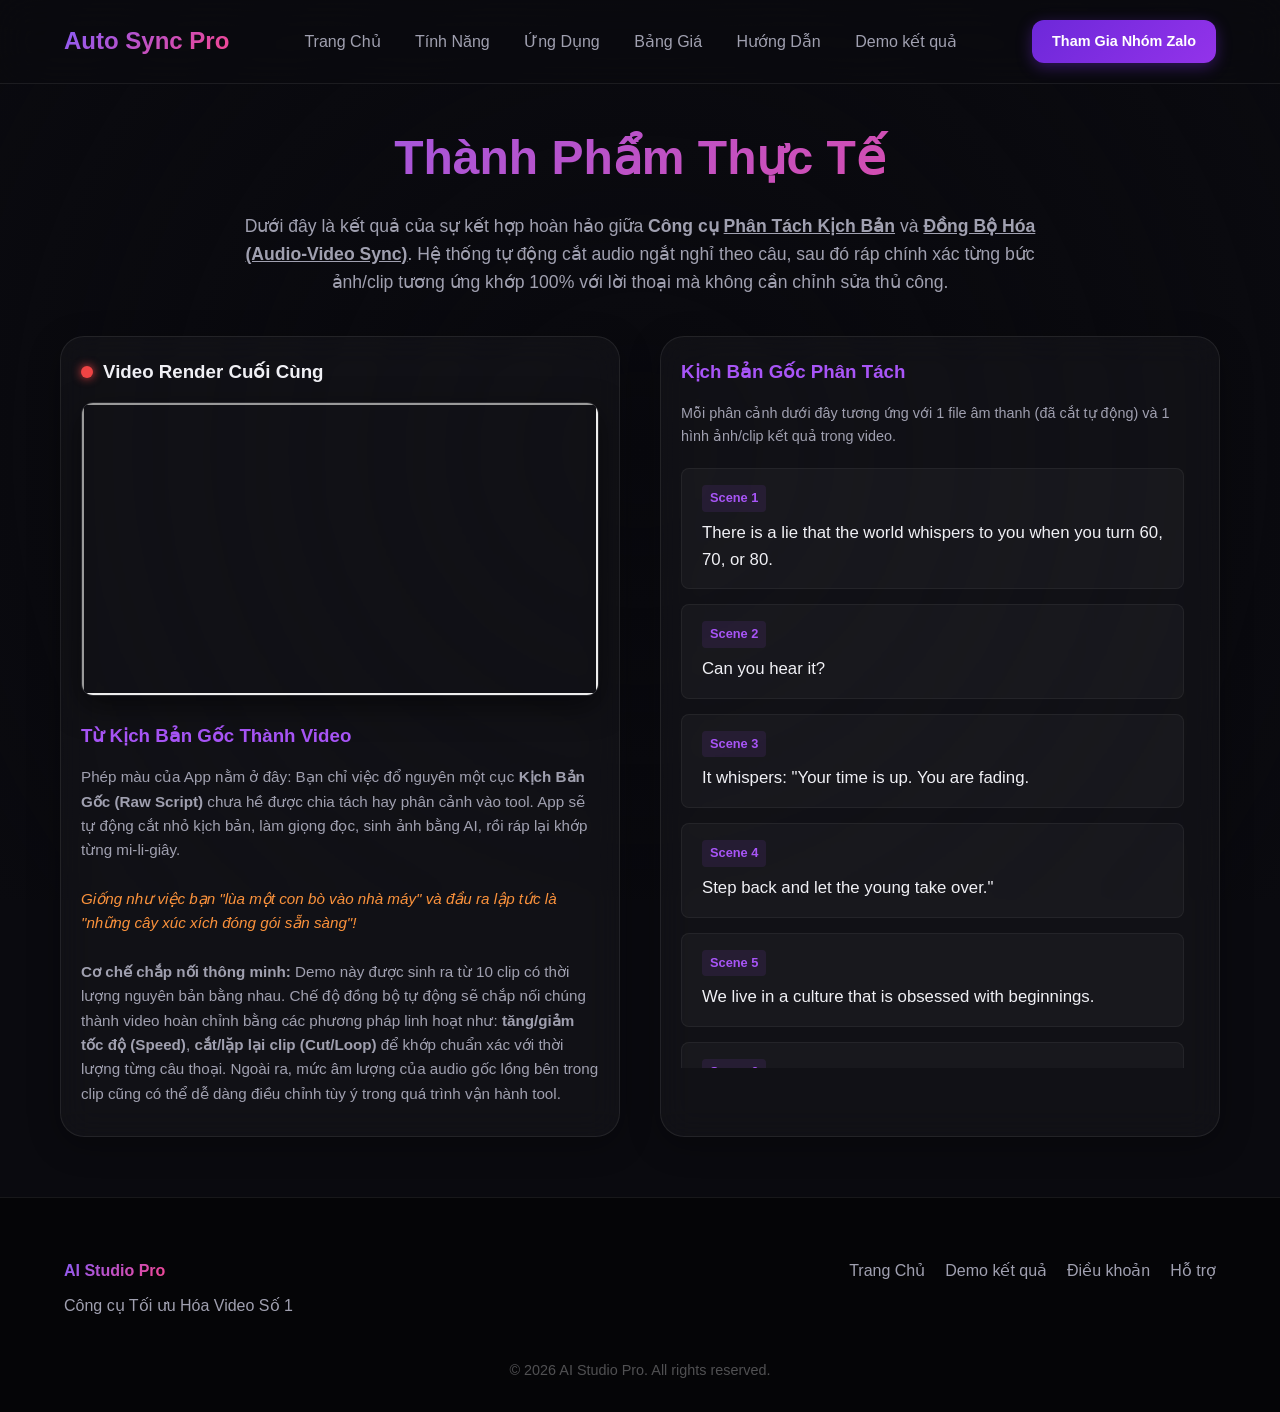
==== commit 36b79e11: "Update guide anchors and deep links for better sharing" ====
--- a/demo.html
+++ b/demo.html
@@ -129,8 +129,8 @@
         <div class="text-center">
             <h1 class="font-heading gradient-text" style="font-size: 3rem; margin-bottom: 15px;">Thành Phẩm Thực Tế</h1>
             <p class="font-body" style="color: var(--text-muted); font-size: 1.1rem; max-width: 800px; margin: 0 auto;">
-                Dưới đây là kết quả của sự kết hợp hoàn hảo giữa <strong>Công cụ Phân Tách Kịch Bản Ai Whisper</strong>
-                và <strong>Đồng Bộ Hóa (Audio-Video Sync)</strong>.
+                Dưới đây là kết quả của sự kết hợp hoàn hảo giữa <strong>Công cụ <a href="guide.html#storyboard" style="color:inherit; text-decoration:underline;">Phân Tách Kịch Bản</a></strong>
+                và <strong><a href="guide.html#autosync" style="color:inherit; text-decoration:underline;">Đồng Bộ Hóa (Audio-Video Sync)</a></strong>.
                 Hệ thống tự động cắt audio ngắt nghỉ theo câu, sau đó ráp chính xác từng bức ảnh/clip tương ứng khớp
                 100% với lời thoại mà không cần chỉnh sửa thủ công.
             </p>
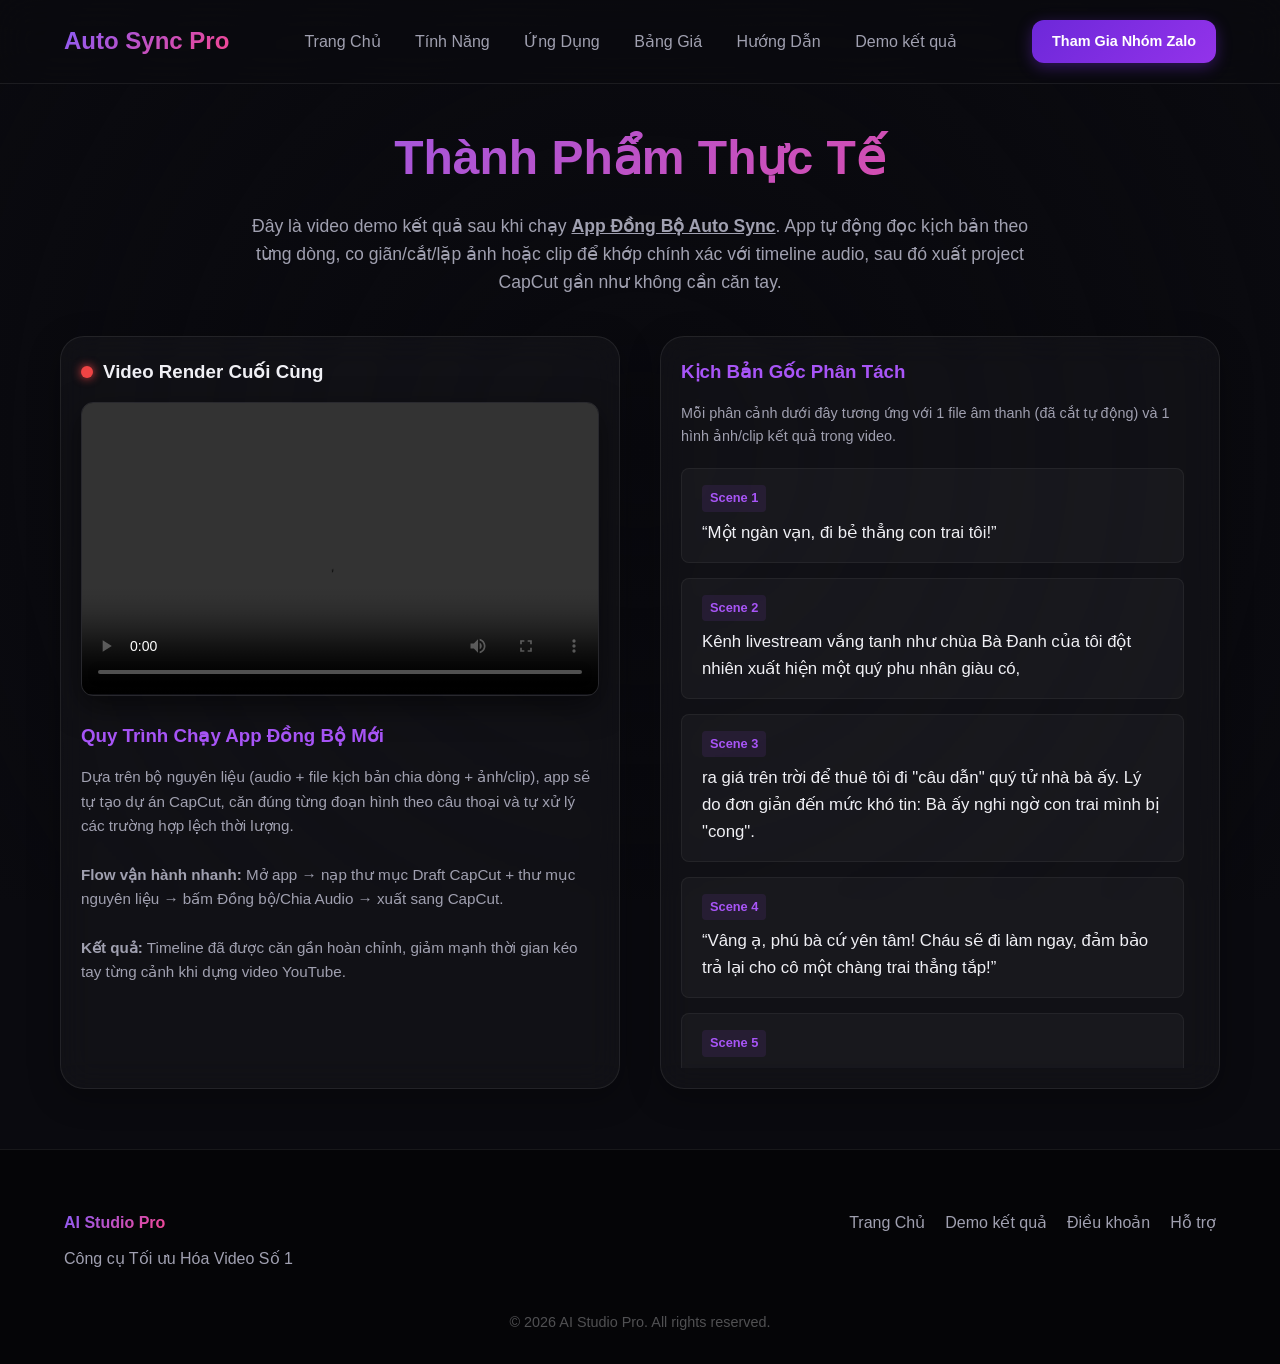
==== commit a51fbe2b: "reset repository history with current website snapshot" ====
--- a/demo.html
+++ b/demo.html
@@ -40,12 +40,14 @@
             border: 1px solid rgba(255, 255, 255, 0.1);
         }
 
-        .video-wrapper iframe {
+        .video-wrapper iframe,
+        .video-wrapper video {
             position: absolute;
             top: 0;
             left: 0;
             width: 100%;
             height: 100%;
+            object-fit: cover;
         }
 
         .script-container {
@@ -129,10 +131,9 @@
         <div class="text-center">
             <h1 class="font-heading gradient-text" style="font-size: 3rem; margin-bottom: 15px;">Thành Phẩm Thực Tế</h1>
             <p class="font-body" style="color: var(--text-muted); font-size: 1.1rem; max-width: 800px; margin: 0 auto;">
-                Dưới đây là kết quả của sự kết hợp hoàn hảo giữa <strong>Công cụ <a href="guide.html#storyboard" style="color:inherit; text-decoration:underline;">Phân Tách Kịch Bản</a></strong>
-                và <strong><a href="guide.html#autosync" style="color:inherit; text-decoration:underline;">Đồng Bộ Hóa (Audio-Video Sync)</a></strong>.
-                Hệ thống tự động cắt audio ngắt nghỉ theo câu, sau đó ráp chính xác từng bức ảnh/clip tương ứng khớp
-                100% với lời thoại mà không cần chỉnh sửa thủ công.
+                Đây là video demo kết quả sau khi chạy <strong><a href="guide.html#autosync" style="color:inherit; text-decoration:underline;">App Đồng Bộ Auto Sync</a></strong>.
+                App tự động đọc kịch bản theo từng dòng, co giãn/cắt/lặp ảnh hoặc clip để khớp chính xác với timeline
+                audio, sau đó xuất project CapCut gần như không cần căn tay.
             </p>
         </div>
 
@@ -145,26 +146,23 @@
                     Video Render Cuối Cùng
                 </h3>
                 <div class="video-wrapper">
-                    <!-- Google Drive Embed -->
-                    <iframe src="https://drive.google.com/file/d/10sxJ1zvIlB1UVOWsF93Uog9c_qMez-BC/preview"
-                        allow="autoplay" allowfullscreen></iframe>
+                    <video controls preload="metadata" playsinline>
+                        <source src="app moi/demo.mp4" type="video/mp4">
+                        Trình duyệt của bạn không hỗ trợ phát video.
+                    </video>
                 </div>
 
-                <h3 class="font-heading" style="margin-top: 25px; margin-bottom: 15px; color: #a855f7;">Từ Kịch Bản Gốc
-                    Thành Video</h3>
+                <h3 class="font-heading" style="margin-top: 25px; margin-bottom: 15px; color: #a855f7;">Quy Trình Chạy
+                    App Đồng Bộ Mới</h3>
                 <p style="color: var(--text-muted); font-size: 0.95rem; margin-bottom: 10px; line-height: 1.6;">
-                    Phép màu của App nằm ở đây: Bạn chỉ việc đổ nguyên một cục <strong>Kịch Bản Gốc (Raw
-                        Script)</strong> chưa hề được chia tách hay phân cảnh vào tool. App sẽ tự động cắt nhỏ kịch bản,
-                    làm giọng đọc, sinh ảnh bằng AI, rồi ráp lại khớp từng mi-li-giây.
+                    Dựa trên bộ nguyên liệu (audio + file kịch bản chia dòng + ảnh/clip), app sẽ tự tạo dự án CapCut,
+                    căn đúng từng đoạn hình theo câu thoại và tự xử lý các trường hợp lệch thời lượng.
                     <br><br>
-                    <i style="color: #fb923c;">Giống như việc bạn "lùa một con bò vào nhà máy" và đầu ra lập tức là
-                        "những cây xúc xích đóng gói sẵn sàng"!</i>
+                    <strong>Flow vận hành nhanh:</strong> Mở app → nạp thư mục Draft CapCut + thư mục nguyên liệu → bấm
+                    Đồng bộ/Chia Audio → xuất sang CapCut.
                     <br><br>
-                    <strong>Cơ chế chắp nối thông minh:</strong> Demo này được sinh ra từ 10 clip có thời lượng nguyên
-                    bản bằng nhau. Chế độ đồng bộ tự động sẽ chắp nối chúng thành video hoàn chỉnh bằng các phương pháp
-                    linh hoạt như: <strong>tăng/giảm tốc độ (Speed)</strong>, <strong>cắt/lặp lại clip
-                        (Cut/Loop)</strong> để khớp chuẩn xác với thời lượng từng câu thoại. Ngoài ra, mức âm lượng của
-                    audio gốc lồng bên trong clip cũng có thể dễ dàng điều chỉnh tùy ý trong quá trình vận hành tool.
+                    <strong>Kết quả:</strong> Timeline đã được căn gần hoàn chỉnh, giảm mạnh thời gian kéo tay từng
+                    cảnh khi dựng video YouTube.
                 </p>
             </div>
 
@@ -179,59 +177,52 @@
                 <div class="script-container">
                     <div class="script-scene">
                         <span class="scene-number">Scene 1</span>
-                        <div class="scene-text">There is a lie that the world whispers to you when you turn 60, 70, or
-                            80.</div>
+                        <div class="scene-text">“Một ngàn vạn, đi bẻ thẳng con trai tôi!”</div>
                     </div>
 
                     <div class="script-scene">
                         <span class="scene-number">Scene 2</span>
-                        <div class="scene-text">Can you hear it?</div>
+                        <div class="scene-text">Kênh livestream vắng tanh như chùa Bà Đanh của tôi đột nhiên xuất hiện một quý phu nhân giàu có,</div>
                     </div>
 
                     <div class="script-scene">
                         <span class="scene-number">Scene 3</span>
-                        <div class="scene-text">It whispers: "Your time is up. You are fading.</div>
+                        <div class="scene-text">ra giá trên trời để thuê tôi đi "câu dẫn" quý tử nhà bà ấy. Lý do đơn giản đến mức khó tin: Bà ấy nghi ngờ con trai mình bị "cong".</div>
                     </div>
 
                     <div class="script-scene">
                         <span class="scene-number">Scene 4</span>
-                        <div class="scene-text">Step back and let the young take over."</div>
+                        <div class="scene-text">“Vâng ạ, phú bà cứ yên tâm! Cháu sẽ đi làm ngay, đảm bảo trả lại cho cô một chàng trai thẳng tắp!”</div>
                     </div>
 
                     <div class="script-scene">
                         <span class="scene-number">Scene 5</span>
-                        <div class="scene-text">We live in a culture that is obsessed with beginnings.</div>
+                        <div class="scene-text">Vừa hăm hở nhận lời xong, tôi liền chết đứng khi phát hiện ra đối tượng mục tiêu – con trai bà ấy – lại chính là ông chủ của tôi!</div>
                     </div>
 
                     <div class="script-scene">
                         <span class="scene-number">Scene 6</span>
-                        <div class="scene-text">It worships the sunrise but fears the sunset. It worships speed, youth,
-                            and productivity.</div>
+                        <div class="scene-text">Cứu mạng, vậy thì kèo này tôi nên "xông lên" hay "quay xe" đây? Quay lại thời điểm trước đó một chút.</div>
                     </div>
 
                     <div class="script-scene">
                         <span class="scene-number">Scene 7</span>
-                        <div class="scene-text">And because of this, the world tells you a cruel story:</div>
+                        <div class="scene-text">Tôi là một streamer thất bại toàn tập. Cày cuốc livestream cả tháng trời mà kênh chỉ lèo tèo vài mống người xem, chủ yếu chắc là bot chạy tự động.</div>
                     </div>
 
                     <div class="script-scene">
                         <span class="scene-number">Scene 8</span>
-                        <div class="scene-text">It says that if you cannot run fast, you have no value. If you are not
-                            producing, you are perishing.</div>
+                        <div class="scene-text">Rõ ràng soi gương thấy mình cũng “nghiêng nước nghiêng thành”, vậy mà thực tế lại phũ phàng tát thẳng vào mặt tôi.</div>
                     </div>
 
                     <div class="script-scene">
                         <span class="scene-number">Scene 9</span>
-                        <div class="scene-text">But I want you to listen to me very carefully today, because I am going
-                            to tell you the truth that society is too blind to see. God operates on a different clock.
-                        </div>
+                        <div class="scene-text">Sáng nay, nhìn con số hoa hồng dài dằng dặc của cô đồng nghiệp mới khoe, tôi ghen tị đến đỏ cả mắt. Người ta đếm tiền mỏi tay, còn tôi nhìn lại lương cơ bản ba cọc ba đồng mà muốn khóc tiếng Mán.</div>
                     </div>
 
                     <div class="script-scene">
                         <span class="scene-number">Scene 10</span>
-                        <div class="scene-text">While the world looks at your aging body and sees decline, God looks at
-                            your enduring spirit and sees a weapon being sharpened. You are not becoming weaker, my
-                            friend; you are becoming concentrated.</div>
+                        <div class="scene-text">Đã thế, vận đen còn đeo bám không buông. Vì dịch bệnh, công ty cũ phá sản, tôi gia nhập đội quân thất nghiệp. Lang thang rải CV suốt hai tháng trời mà chẳng nơi nào nhận, trong khi khoản vay mua nhà thì tháng nào cũng réo gọi ầm ĩ. Không có tiền trả nợ thì chỉ có nước ra gầm cầu ở.</div>
                     </div>
                 </div>
             </div>
